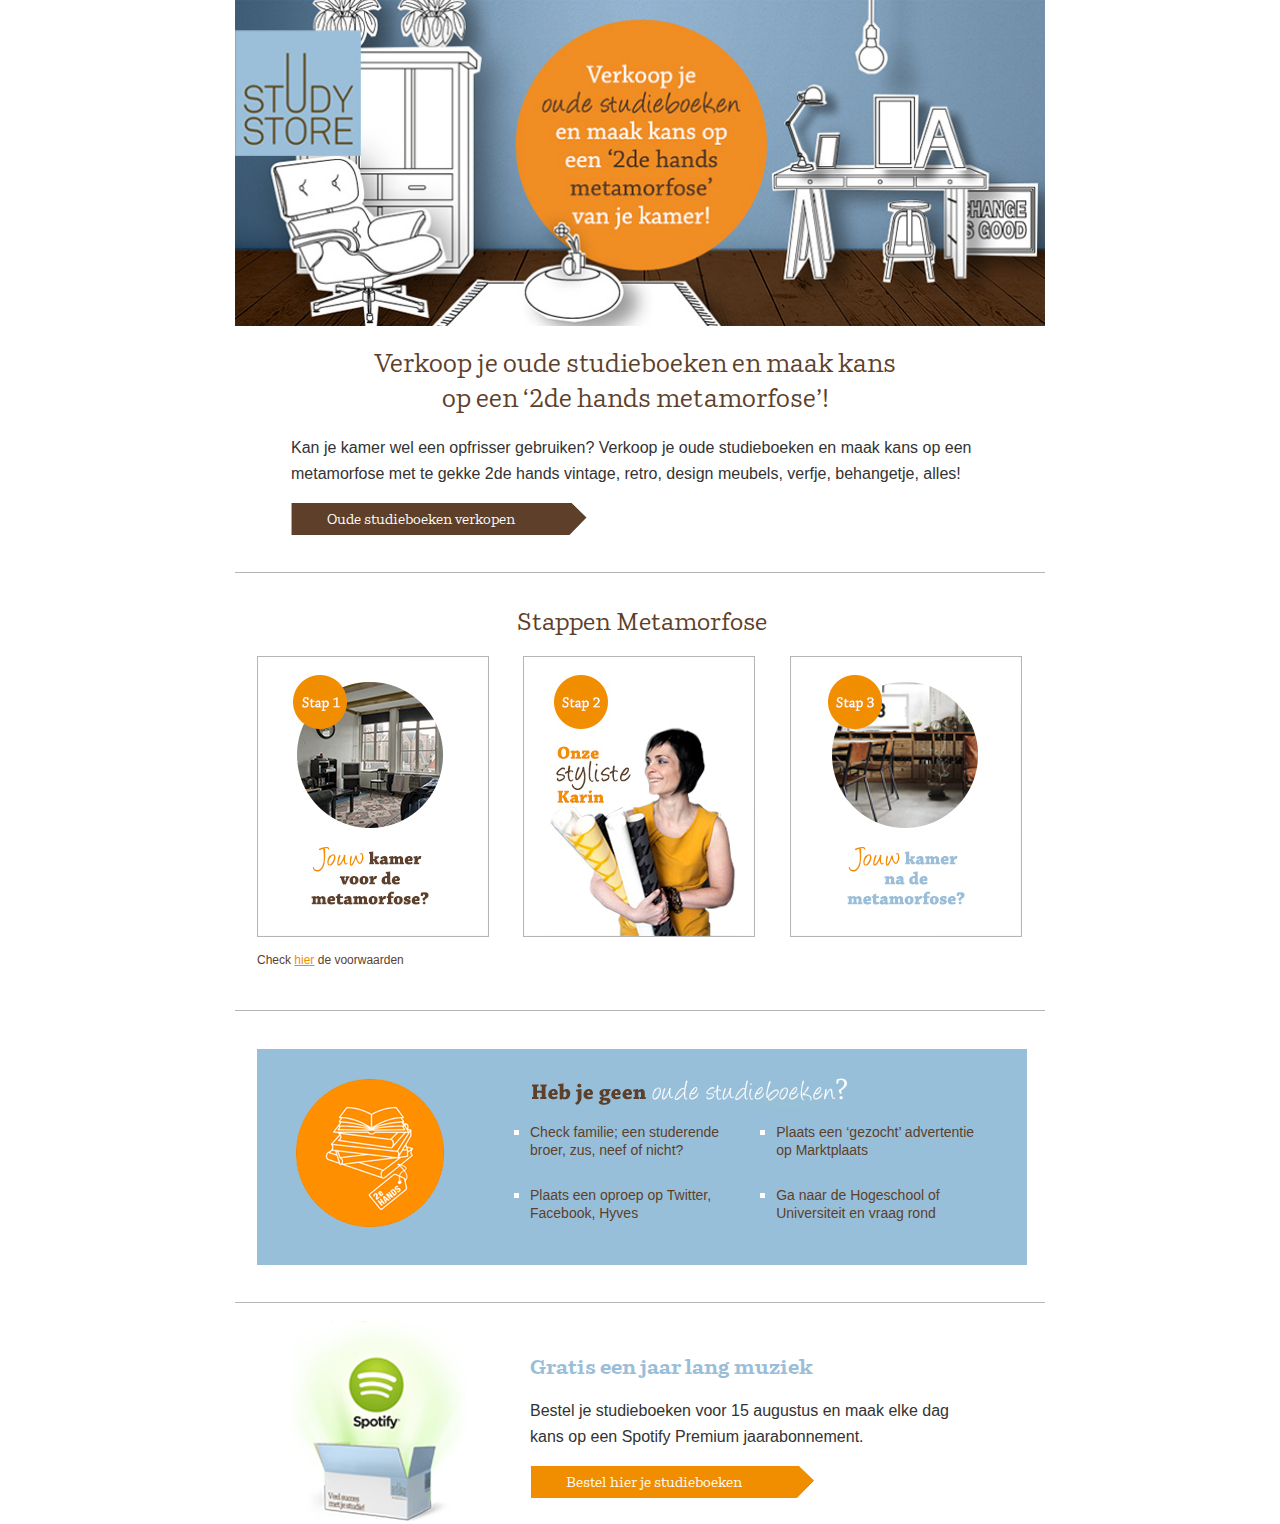
==== index.html @ 4714c4b9 "Campagne add" ====
<!DOCTYPE html>
<!--[if lt IE 7]>      <html class="no-js lt-ie9 lt-ie8 lt-ie7"> <![endif]-->
<!--[if IE 7]>         <html class="no-js lt-ie9 lt-ie8"> <![endif]-->
<!--[if IE 8]>         <html class="no-js lt-ie9"> <![endif]-->
<!--[if gt IE 8]><!--> <html class="no-js"> <!--<![endif]-->
    <head>
        <meta charset="utf-8">
        <meta http-equiv="X-UA-Compatible" content="IE=edge,chrome=1">
        <title>Studystore campagne</title>
        <meta name="description" content="">
        <meta name="viewport" content="width=device-width">

        <link rel="stylesheet" href="css/normalize.min.css">
        <link rel="stylesheet" href="css/main.css">

        <script src="js/vendor/modernizr-2.6.2-respond-1.1.0.min.js"></script>
    </head>
    <body>

        <div class="header-container">
            <header class="clearfix">
                <img src="/img/old_books_visual.jpg?v2" />
            </header>
        </div>

        <div class="main-container">
            <div class="main wrapper clearfix">
                <article>
                    <header>
                        <h1>Verkoop je oude studieboeken en maak kans <br />op een &lsquo;2de hands metamorfose&rsquo;!</h1>
                        <p>Kan je kamer wel een opfrisser gebruiken? Verkoop je oude studieboeken en maak kans op een metamorfose met te gekke 2de hands vintage, retro, design meubels, verfje, behangetje, alles!</p>
						<p><a href="http://www.studystore.nl/2ehands" target="_blank" class="button">Oude studieboeken verkopen</a></p>
						
                    </header>
					<hr />
                    <section id="steps">
                        <h2>Stappen Metamorfose</h2>
                        
						<div>
							<img src="img/step1.jpg" alt="stap 1" />
							<img src="img/step2.jpg" alt="stap 2" />
							<img src="img/step3.jpg" alt="stap 3" />
						</div>
						<span>Check <a href="#">hier</a> de voorwaarden</span>
						
                    </section>
					<hr />
                    <section id="no_old_books">
						<div class="square"></div>
						<div class="container">
						<h2>Heb je geen oude studieboeken?</h2>
						<ul>
							<li><span>Check familie; een studerende broer, zus, neef of nicht?</span></li>
							<li><span>Plaats een &lsquo;gezocht&rsquo; advertentie op Marktplaats</span></li>
							<li><span>Plaats een oproep op Twitter, Facebook, Hyves</span></li>
							<li><span>Ga naar de Hogeschool of Universiteit en vraag rond</span></li>
						</ul>
						<div>
                    </section>
					<hr />
                    <footer>
						<div class="spotify"></div>
						<div class="container">
						<h3>Gratis een jaar lang muziek</h3>
						<p>Bestel je studieboeken voor 15 augustus en maak elke dag kans op een Spotify Premium jaarabonnement.</p>
						<a href="https://www.studystore.nl/boekenlijst" target="_blank" class="button order">Bestel hier je studieboeken</a>
						</div>
                    </footer>
                </article>
            </div> <!-- #main -->
        </div> <!-- #main-container -->

        

        <script src="//ajax.googleapis.com/ajax/libs/jquery/1.9.1/jquery.min.js"></script>
        <script>window.jQuery || document.write('<script src="js/vendor/jquery-1.9.1.min.js"><\/script>')</script>

        <script src="js/main.js"></script>

        <script>
            /*var _gaq=[['_setAccount','UA-XXXXX-X'],['_trackPageview']];
            (function(d,t){var g=d.createElement(t),s=d.getElementsByTagName(t)[0];
            g.src=('https:'==location.protocol?'//ssl':'//www')+'.google-analytics.com/ga.js';
            s.parentNode.insertBefore(g,s)}(document,'script'));*/
        </script>
    </body>
</html>
---- css/main.css ----
/* ==========================================================================
   HTML5 Boilerplate styles - h5bp.com (generated via initializr.com)
   ========================================================================== */

html,button,input,select,textarea {    color: #333333; }
body {    font-size: 1em;    line-height: 1.4; }

::-moz-selection {    background: #b3d4fc;    text-shadow: none;}
::selection {    background: #b3d4fc;    text-shadow: none;}
hr {    display: block;    height: 1px;    border: 0;    border-top: 1px solid #b5b5b5;    margin: 2.3em 0;    padding: 0;}
img {    vertical-align: middle; }
fieldset {    border: 0;    margin: 0;    padding: 0;}
textarea {    resize: vertical; }
.chromeframe {    margin: 0.2em 0;     background: #ccc;    color: #000;    padding: 0.2em 0;}

@font-face {
    font-family:'parry';
	src:url('../fonts/ParryPro-Bold.eot');
	src:url('../fonts/ParryPro-Bold.eot?#iefix') format('embedded-opentype'),
		url('../fonts/ParryPro-Bold.woff') format('woff'),
		url('../Fonts/Parry-Bold.ttf') format('truetype'),
		url('../Fonts/serif12beta-bold-webfont.svg#serif12_beta_rgbold') format('svg');
		font-weight:bold;
		font-style:normal;
}

@font-face {
    font-family:'parry';
	src:url('../fonts/ParryPro-Normal.eot');
	src:url('../fonts/ParryPro-Normal.eot?#iefix') format('embedded-opentype'),
		url('../fonts/ParryPro-Normal.woff') format('woff'),
		url('../Fonts/Parry-Normal.ttf') format('truetype'),
		url('../Fonts/serif12beta-regular-webfont.svg#serif12_beta_rgregular') format('svg');
	font-weight:normal;
	font-style:normal;
}

@font-face {
    font-family:'parry';
	src:url('../fonts/ParryPro-BoldItalic.eot');
	src:url('../fonts/ParryPro-BoldItalic.eot?#iefix') format('embedded-opentype'),
		url('../fonts/ParryPro-BoldItalic.woff') format('woff'),
		url('../fonts/Parry-BoldItalic.ttf') format('truetype'),
		url('../fonts/serif12beta-bold-webfont.svg#serif12_beta_rgbold') format('svg');
	font-weight:bold;
	font-style:italic;
}

@font-face {
    font-family:'parry';
	src:url('../fonts/ParryPro-NormalItalic.eot');
	src:url('../fonts/ParryPro-NormalItalic.eot?#iefix') format('embedded-opentype'),
		url('../fonts/ParryPro-NormalItalic.woff') format('woff'),	
		url('../Fonts/Parry-NormalItalic.ttf') format('truetype'),
		url('../Fonts/serif12beta-regular-webfont.svg#serif12_beta_rgregular') format('svg');
		font-weight:normal;
		font-style:italic;
}

body , p 		{ font: 16px/26px Helvetica, Helvetica Neue, Arial; }

h1, h2, h3 		{ font-family:"parry",Arial,sans-serif;color:#5e402a;font-weight:normal;text-align:center;}
h3				{ font-weight:bold;font-size:20px;color:#9abed8;text-align: left;margin:0;padding-top: 15px; }
a.button 		{ display: block;background: transparent url('../img/sprite-campagne.png?v2') no-repeat left -3px;width: 260px;height: 32px;color: #fff;text-decoration: none;line-height: 34px;font-family: "parry";padding-left: 36px;font-size: 14px;}
a.button.order	{ background-position: left -273px;}
.main 			{ padding: 5px 0;} 
.main article h1 	{ font-size: 25px; line-height: 35px; }

.header-container		{ width:810px; position:relative;margin:0 auto;}
/*.header-container #like	{ position: absolute;right: 0;top: 0;background: transparent url('../img/sprite-campagne.png') no-repeat -1px -321px;width: 317px;height: 32px; display:none;}*/
.header-container img 	{ width:100%;}

.main-container	{width:810px;margin:0 auto;}

article header		{width:85%;margin-left: 56px;}
article section		{width:95%;margin-left: 22px;}
#steps div		{text-align:justify;}
#steps div img	{border:1px solid #b5b5b5;margin-right: 30px}
#steps div img:last-child {margin-right: 0;}
#steps span				{color: #5e402a;display: block;width: 100%;margin-top: 10px;font-size:12px;}
#steps span a				{color:#f18e00;}

#no_old_books				{background:#97bfd9;padding-top: 1px;position:relative;overflow:auto;}
#no_old_books .container		{margin:24px 0 21px 239px;}
#no_old_books h2				{background:transparent url('../img/sprite-campagne.png?v2') no-repeat left -45px;width:320px;height:31px;text-indent:-999px;overflow:hidden;margin:0 0 13px 35px;}
#no_old_books ul				{padding:0;overflow:auto;margin:0;}
#no_old_books ul li			{float:left;width:40%;list-style:square;color:#fff;margin:5px 0 22px 34px;line-height:18px;}
#no_old_books ul li span		{color:#5e402a;font-size:14px;}
#no_old_books .square		{width:150px;height:150px;background:transparent url('../img/sprite-campagne.png?v2') no-repeat -2px -95px;position:absolute;top:30px;left:38px;}

footer				{position:relative;}
footer .container		{margin:24px 0 21px 295px;}
footer .container p	{width:83%;}
footer .spotify		{width:180px;height:200px;background:transparent url('../img/sprite-campagne.png?v3') no-repeat -163px -70px;position:absolute;top:-20px;left:53px;}

/* ==========================================================================
   Helper classes
   ========================================================================== */

.clearfix:before,
.clearfix:after {
    content: " ";
    display: table;
}

.clearfix:after {
    clear: both;
}

.clearfix {
    *zoom: 1;
}
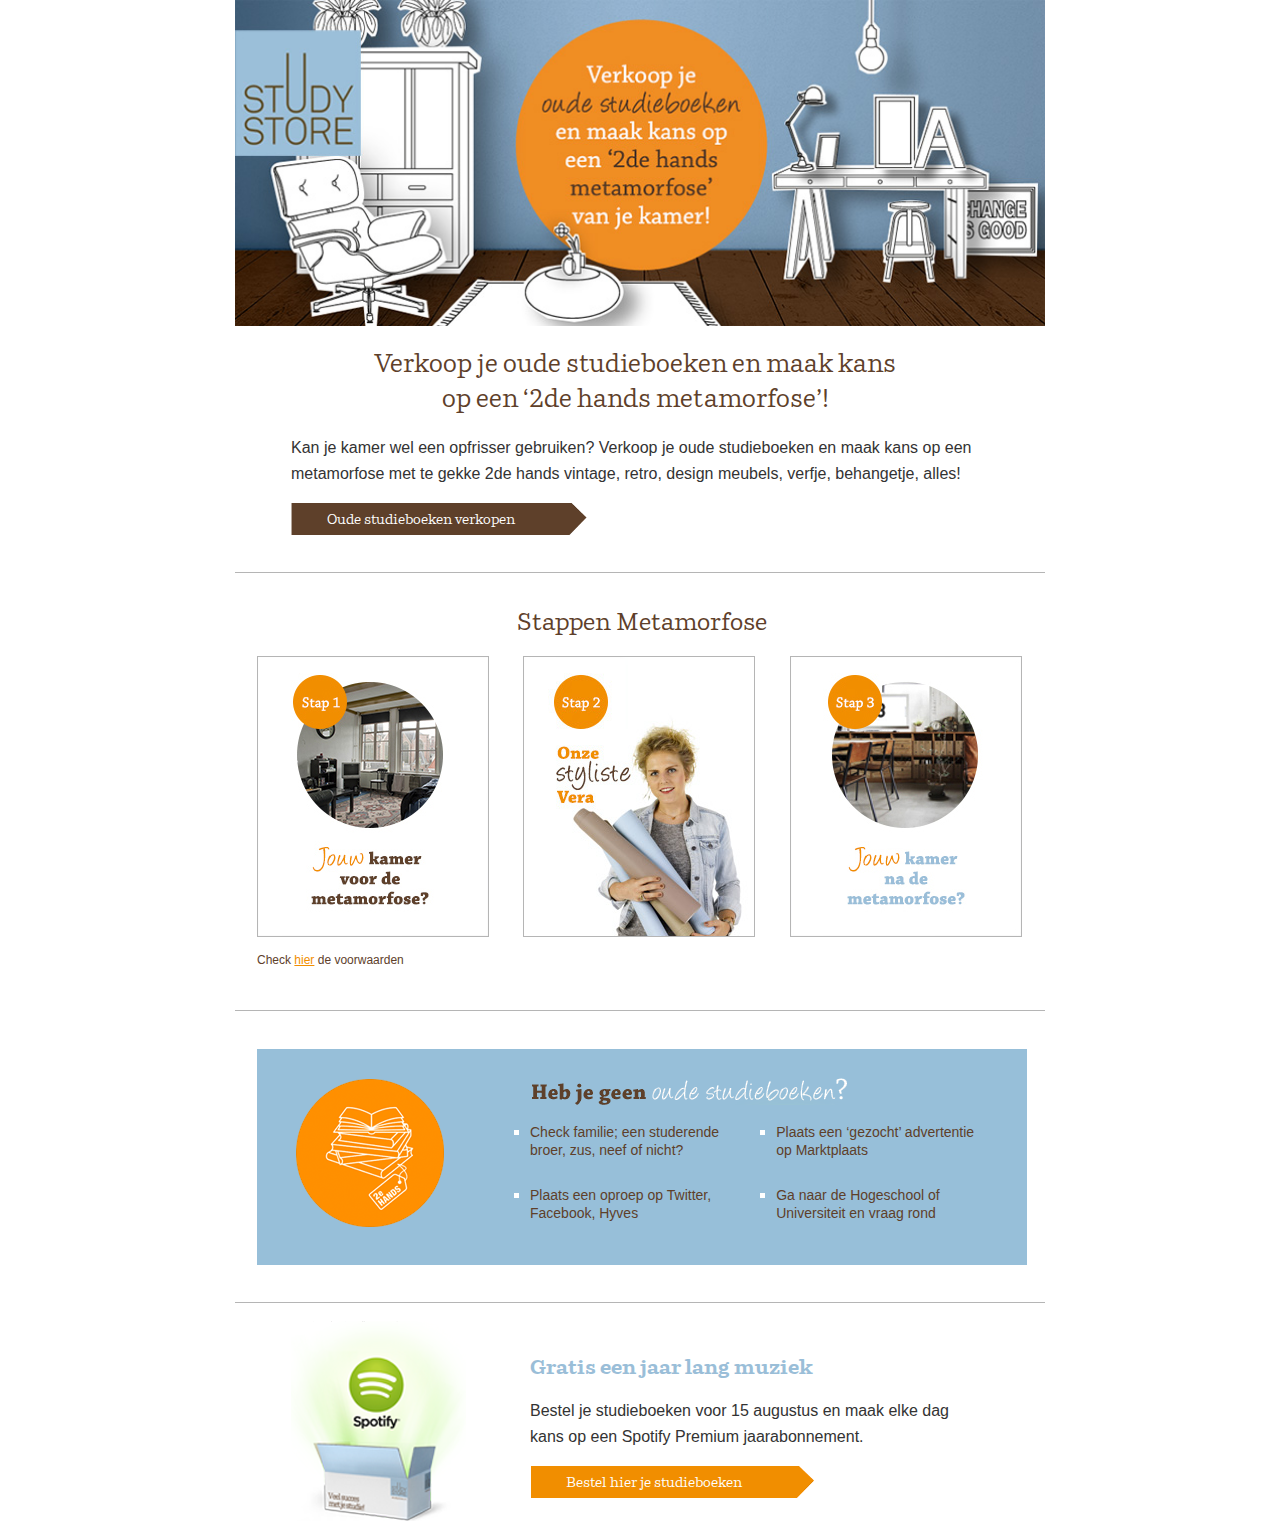
==== commit 7524c50c: "Laatste wijzigingen" ====
--- a/index.html
+++ b/index.html
@@ -19,7 +19,7 @@
 
         <div class="header-container">
             <header class="clearfix">
-                <img src="/img/old_books_visual.jpg?v2" />
+                <img src="/img/old_books_visual.jpg" />
             </header>
         </div>
 
@@ -29,7 +29,7 @@
                     <header>
                         <h1>Verkoop je oude studieboeken en maak kans <br />op een &lsquo;2de hands metamorfose&rsquo;!</h1>
                         <p>Kan je kamer wel een opfrisser gebruiken? Verkoop je oude studieboeken en maak kans op een metamorfose met te gekke 2de hands vintage, retro, design meubels, verfje, behangetje, alles!</p>
-						<p><a href="http://www.studystore.nl/2ehands" target="_blank" class="button">Oude studieboeken verkopen</a></p>
+						<p><a href="https://www.studystore.nl/2ehands" target="_blank" class="button">Oude studieboeken verkopen</a></p>
 						
                     </header>
 					<hr />
@@ -41,8 +41,7 @@
 							<img src="img/step2.jpg" alt="stap 2" />
 							<img src="img/step3.jpg" alt="stap 3" />
 						</div>
-						<span>Check <a href="#">hier</a> de voorwaarden</span>
-						
+						<span>Check <a href="https://www.studystore.nl/2ehands/actievoorwaarden" target="_blank">hier</a> de voorwaarden</span>
                     </section>
 					<hr />
                     <section id="no_old_books">
@@ -78,10 +77,10 @@
         <script src="js/main.js"></script>
 
         <script>
-            /*var _gaq=[['_setAccount','UA-XXXXX-X'],['_trackPageview']];
+            var _gaq=[['_setAccount','UA-16655840-6'],['_trackPageview']];
             (function(d,t){var g=d.createElement(t),s=d.getElementsByTagName(t)[0];
             g.src=('https:'==location.protocol?'//ssl':'//www')+'.google-analytics.com/ga.js';
-            s.parentNode.insertBefore(g,s)}(document,'script'));*/
+            s.parentNode.insertBefore(g,s)}(document,'script'));
         </script>
     </body>
 </html>
--- a/css/main.css
+++ b/css/main.css
@@ -1,7 +1,3 @@
-/* ==========================================================================
-   HTML5 Boilerplate styles - h5bp.com (generated via initializr.com)
-   ========================================================================== */
-
 html,button,input,select,textarea {    color: #333333; }
 body {    font-size: 1em;    line-height: 1.4; }
 
@@ -61,7 +57,7 @@
 
 h1, h2, h3 		{ font-family:"parry",Arial,sans-serif;color:#5e402a;font-weight:normal;text-align:center;}
 h3				{ font-weight:bold;font-size:20px;color:#9abed8;text-align: left;margin:0;padding-top: 15px; }
-a.button 		{ display: block;background: transparent url('../img/sprite-campagne.png?v2') no-repeat left -3px;width: 260px;height: 32px;color: #fff;text-decoration: none;line-height: 34px;font-family: "parry";padding-left: 36px;font-size: 14px;}
+a.button 		{ display: block;background: transparent url('../img/sprite-campagne.png') no-repeat left -3px;width: 260px;height: 32px;color: #fff;text-decoration: none;line-height: 34px;font-family: "parry";padding-left: 36px;font-size: 14px;}
 a.button.order	{ background-position: left -273px;}
 .main 			{ padding: 5px 0;} 
 .main article h1 	{ font-size: 25px; line-height: 35px; }
@@ -82,16 +78,16 @@
 
 #no_old_books				{background:#97bfd9;padding-top: 1px;position:relative;overflow:auto;}
 #no_old_books .container		{margin:24px 0 21px 239px;}
-#no_old_books h2				{background:transparent url('../img/sprite-campagne.png?v2') no-repeat left -45px;width:320px;height:31px;text-indent:-999px;overflow:hidden;margin:0 0 13px 35px;}
+#no_old_books h2				{background:transparent url('../img/sprite-campagne.png') no-repeat left -45px;width:320px;height:31px;text-indent:-999px;overflow:hidden;margin:0 0 13px 35px;}
 #no_old_books ul				{padding:0;overflow:auto;margin:0;}
 #no_old_books ul li			{float:left;width:40%;list-style:square;color:#fff;margin:5px 0 22px 34px;line-height:18px;}
 #no_old_books ul li span		{color:#5e402a;font-size:14px;}
-#no_old_books .square		{width:150px;height:150px;background:transparent url('../img/sprite-campagne.png?v2') no-repeat -2px -95px;position:absolute;top:30px;left:38px;}
+#no_old_books .square		{width:150px;height:150px;background:transparent url('../img/sprite-campagne.png') no-repeat -2px -95px;position:absolute;top:30px;left:38px;}
 
 footer				{position:relative;}
 footer .container		{margin:24px 0 21px 295px;}
 footer .container p	{width:83%;}
-footer .spotify		{width:180px;height:200px;background:transparent url('../img/sprite-campagne.png?v3') no-repeat -163px -70px;position:absolute;top:-20px;left:53px;}
+footer .spotify		{width:180px;height:200px;background:transparent url('../img/sprite-campagne.png') no-repeat -163px -70px;position:absolute;top:-20px;left:53px;}
 
 /* ==========================================================================
    Helper classes
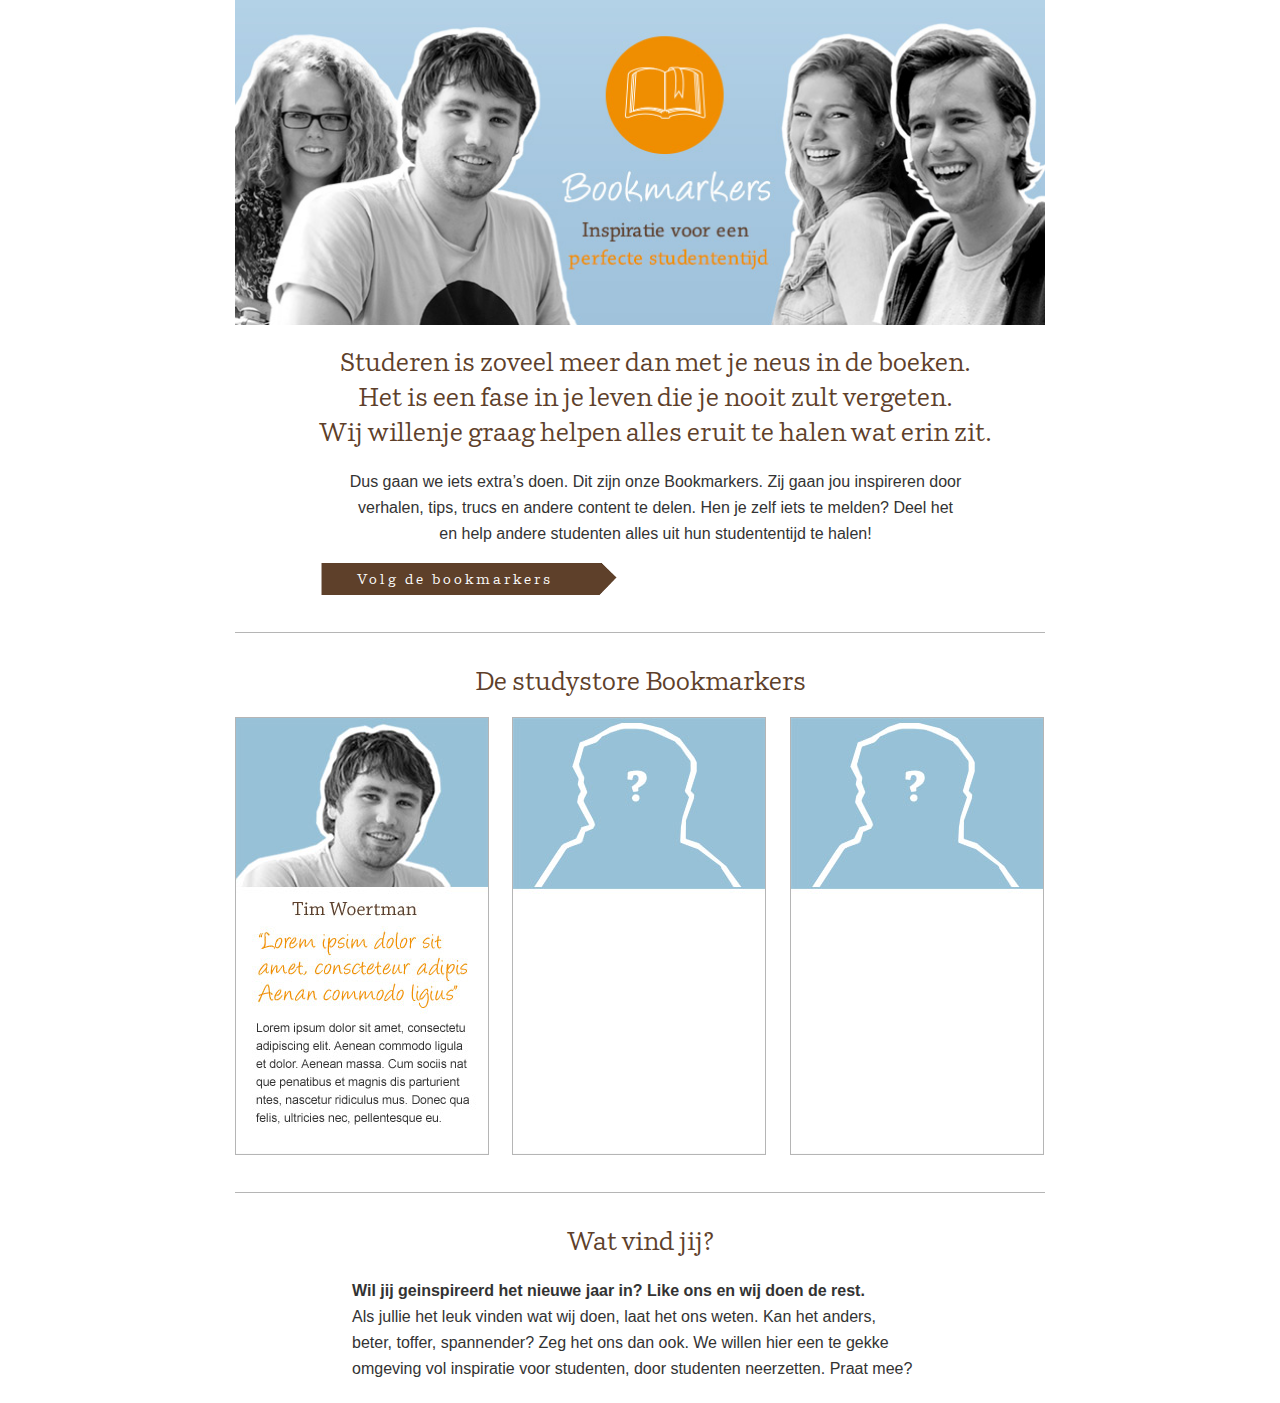
==== commit efc53cbc: "Volg de bookmarkers" ====
--- a/index.html
+++ b/index.html
@@ -27,42 +27,29 @@
             <div class="main wrapper clearfix">
                 <article>
                     <header>
-                        <h1>Verkoop je oude studieboeken en maak kans <br />op een &lsquo;2de hands metamorfose&rsquo;!</h1>
-                        <p>Kan je kamer wel een opfrisser gebruiken? Verkoop je oude studieboeken en maak kans op een metamorfose met te gekke 2de hands vintage, retro, design meubels, verfje, behangetje, alles!</p>
-						<p><a href="https://www.studystore.nl/2ehands" target="_blank" class="button">Oude studieboeken verkopen</a></p>
-						
+                        <h1>Studeren is zoveel meer dan met je neus in de boeken.<br />Het is een fase in je leven die je nooit zult vergeten.<br />Wij willenje graag helpen alles eruit te halen wat erin zit. </h1>
+                        <div class="content">
+							<p>Dus gaan we iets extra&rsquo;s doen. Dit zijn onze Bookmarkers. Zij gaan jou inspireren door verhalen, tips, trucs en andere content te delen. Hen je zelf iets te melden? Deel het en help andere studenten alles uit hun studententijd te halen!</p>
+							
+						</div>
+						<p><a class="button" href="https://www.facebook.com/volgdebookmarkers" target="_top">Volg de bookmarkers</a></p>
                     </header>
 					<hr />
                     <section id="steps">
-                        <h2>Stappen Metamorfose</h2>
+                        <h2>De studystore Bookmarkers</h2>
                         
 						<div>
-							<img src="img/step1.jpg" alt="stap 1" />
-							<img src="img/step2.jpg" alt="stap 2" />
-							<img src="img/step3.jpg" alt="stap 3" />
+							<a href="https://www.facebook.com/volgdebookmarkers" target="_top"><img src="img/step1.jpg" alt="stap 1" /></a>
+							<a href="https://www.facebook.com/volgdebookmarkers" target="_top"><img src="img/step2.jpg" alt="stap 2" /></a>
+							<a href="https://www.facebook.com/volgdebookmarkers" target="_top"><img src="img/step3.jpg" alt="stap 3" /></a>
 						</div>
-						<span>Check <a href="https://www.studystore.nl/2ehands/actievoorwaarden" target="_blank">hier</a> de voorwaarden</span>
-                    </section>
-					<hr />
-                    <section id="no_old_books">
-						<div class="square"></div>
-						<div class="container">
-						<h2>Heb je geen oude studieboeken?</h2>
-						<ul>
-							<li><span>Check familie; een studerende broer, zus, neef of nicht?</span></li>
-							<li><span>Plaats een &lsquo;gezocht&rsquo; advertentie op Marktplaats</span></li>
-							<li><span>Plaats een oproep op Twitter, Facebook, Hyves</span></li>
-							<li><span>Ga naar de Hogeschool of Universiteit en vraag rond</span></li>
-						</ul>
-						<div>
                     </section>
 					<hr />
                     <footer>
-						<div class="spotify"></div>
-						<div class="container">
-						<h3>Gratis een jaar lang muziek</h3>
-						<p>Bestel je studieboeken voor 15 augustus en maak elke dag kans op een Spotify Premium jaarabonnement.</p>
-						<a href="https://www.studystore.nl/boekenlijst" target="_blank" class="button order">Bestel hier je studieboeken</a>
+						<h2>Wat vind jij?</h2>
+						<div class="content">
+						<p><strong>Wil jij geinspireerd het nieuwe jaar in? Like ons en wij doen de rest.</strong><br />
+							Als jullie het leuk vinden wat wij doen, laat het ons weten. Kan het anders, beter, toffer, spannender? Zeg het ons dan ook. We willen hier een te gekke omgeving vol inspiratie voor studenten, door studenten neerzetten. Praat mee?</p>
 						</div>
                     </footer>
                 </article>
--- a/css/main.css
+++ b/css/main.css
@@ -4,7 +4,7 @@
 ::-moz-selection {    background: #b3d4fc;    text-shadow: none;}
 ::selection {    background: #b3d4fc;    text-shadow: none;}
 hr {    display: block;    height: 1px;    border: 0;    border-top: 1px solid #b5b5b5;    margin: 2.3em 0;    padding: 0;}
-img {    vertical-align: middle; }
+img {    vertical-align: middle;outline:none; }
 fieldset {    border: 0;    margin: 0;    padding: 0;}
 textarea {    resize: vertical; }
 .chromeframe {    margin: 0.2em 0;     background: #ccc;    color: #000;    padding: 0.2em 0;}
@@ -56,8 +56,10 @@
 body , p 		{ font: 16px/26px Helvetica, Helvetica Neue, Arial; }
 
 h1, h2, h3 		{ font-family:"parry",Arial,sans-serif;color:#5e402a;font-weight:normal;text-align:center;}
+h2				{ font-size:25px; }
 h3				{ font-weight:bold;font-size:20px;color:#9abed8;text-align: left;margin:0;padding-top: 15px; }
-a.button 		{ display: block;background: transparent url('../img/sprite-campagne.png') no-repeat left -3px;width: 260px;height: 32px;color: #fff;text-decoration: none;line-height: 34px;font-family: "parry";padding-left: 36px;font-size: 14px;}
+a.button 		{ display: block;background: transparent url('../img/sprite-campagne.png?v2') no-repeat left -3px;width: 260px;height: 32px;color: #fff;text-decoration: none;line-height: 34px;font-family: "parry";padding-left: 36px;font-size: 14px;margin-left:30px;letter-spacing:3px;}
+a.button:hover	{ background-position:left -358px;}
 a.button.order	{ background-position: left -273px;}
 .main 			{ padding: 5px 0;} 
 .main article h1 	{ font-size: 25px; line-height: 35px; }
@@ -68,26 +70,17 @@
 
 .main-container	{width:810px;margin:0 auto;}
 
-article header		{width:85%;margin-left: 56px;}
-article section		{width:95%;margin-left: 22px;}
-#steps div		{text-align:justify;}
-#steps div img	{border:1px solid #b5b5b5;margin-right: 30px}
-#steps div img:last-child {margin-right: 0;}
-#steps span				{color: #5e402a;display: block;width: 100%;margin-top: 10px;font-size:12px;}
-#steps span a				{color:#f18e00;}
+article header			{width:90%;margin-left: 56px;}
+article header .content	{text-align:center;padding:0 56px;}
+article section			{}
+#steps div			{text-align:justify;}
+#steps div a			{display:inline-block;margin-right: 19px;}
+#steps div a:last-child {margin-right: 0;}
+#steps div img		{border:1px solid #b5b5b5;}
 
-#no_old_books				{background:#97bfd9;padding-top: 1px;position:relative;overflow:auto;}
-#no_old_books .container		{margin:24px 0 21px 239px;}
-#no_old_books h2				{background:transparent url('../img/sprite-campagne.png') no-repeat left -45px;width:320px;height:31px;text-indent:-999px;overflow:hidden;margin:0 0 13px 35px;}
-#no_old_books ul				{padding:0;overflow:auto;margin:0;}
-#no_old_books ul li			{float:left;width:40%;list-style:square;color:#fff;margin:5px 0 22px 34px;line-height:18px;}
-#no_old_books ul li span		{color:#5e402a;font-size:14px;}
-#no_old_books .square		{width:150px;height:150px;background:transparent url('../img/sprite-campagne.png') no-repeat -2px -95px;position:absolute;top:30px;left:38px;}
 
 footer				{position:relative;}
-footer .container		{margin:24px 0 21px 295px;}
-footer .container p	{width:83%;}
-footer .spotify		{width:180px;height:200px;background:transparent url('../img/sprite-campagne.png') no-repeat -163px -70px;position:absolute;top:-20px;left:53px;}
+footer .content		{padding:0 117px;width:70%;}
 
 /* ==========================================================================
    Helper classes
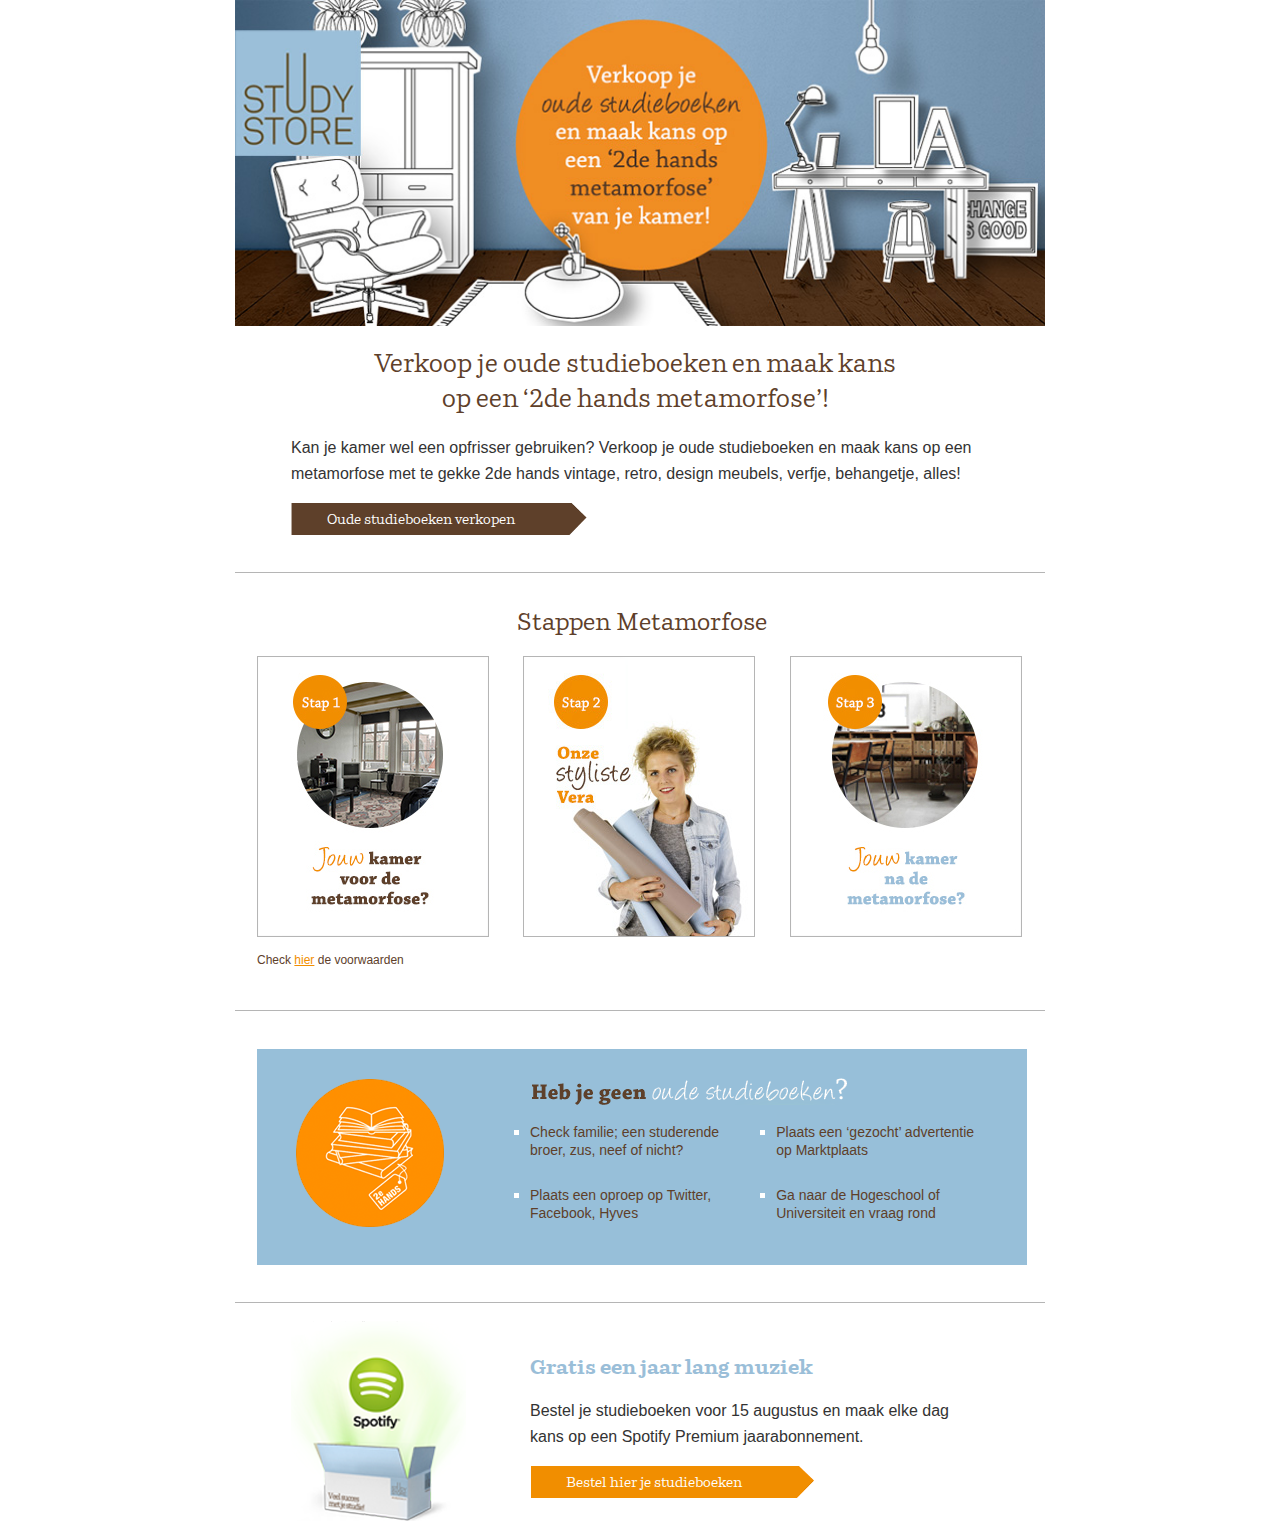
==== commit f09bcaf7: "Revert "Volg de bookmarkers"" ====
--- a/index.html
+++ b/index.html
@@ -27,29 +27,42 @@
             <div class="main wrapper clearfix">
                 <article>
                     <header>
-                        <h1>Studeren is zoveel meer dan met je neus in de boeken.<br />Het is een fase in je leven die je nooit zult vergeten.<br />Wij willenje graag helpen alles eruit te halen wat erin zit. </h1>
-                        <div class="content">
-							<p>Dus gaan we iets extra&rsquo;s doen. Dit zijn onze Bookmarkers. Zij gaan jou inspireren door verhalen, tips, trucs en andere content te delen. Hen je zelf iets te melden? Deel het en help andere studenten alles uit hun studententijd te halen!</p>
-							
-						</div>
-						<p><a class="button" href="https://www.facebook.com/volgdebookmarkers" target="_top">Volg de bookmarkers</a></p>
+                        <h1>Verkoop je oude studieboeken en maak kans <br />op een &lsquo;2de hands metamorfose&rsquo;!</h1>
+                        <p>Kan je kamer wel een opfrisser gebruiken? Verkoop je oude studieboeken en maak kans op een metamorfose met te gekke 2de hands vintage, retro, design meubels, verfje, behangetje, alles!</p>
+						<p><a href="https://www.studystore.nl/2ehands" target="_blank" class="button">Oude studieboeken verkopen</a></p>
+						
                     </header>
 					<hr />
                     <section id="steps">
-                        <h2>De studystore Bookmarkers</h2>
+                        <h2>Stappen Metamorfose</h2>
                         
 						<div>
-							<a href="https://www.facebook.com/volgdebookmarkers" target="_top"><img src="img/step1.jpg" alt="stap 1" /></a>
-							<a href="https://www.facebook.com/volgdebookmarkers" target="_top"><img src="img/step2.jpg" alt="stap 2" /></a>
-							<a href="https://www.facebook.com/volgdebookmarkers" target="_top"><img src="img/step3.jpg" alt="stap 3" /></a>
+							<img src="img/step1.jpg" alt="stap 1" />
+							<img src="img/step2.jpg" alt="stap 2" />
+							<img src="img/step3.jpg" alt="stap 3" />
 						</div>
+						<span>Check <a href="https://www.studystore.nl/2ehands/actievoorwaarden" target="_blank">hier</a> de voorwaarden</span>
+                    </section>
+					<hr />
+                    <section id="no_old_books">
+						<div class="square"></div>
+						<div class="container">
+						<h2>Heb je geen oude studieboeken?</h2>
+						<ul>
+							<li><span>Check familie; een studerende broer, zus, neef of nicht?</span></li>
+							<li><span>Plaats een &lsquo;gezocht&rsquo; advertentie op Marktplaats</span></li>
+							<li><span>Plaats een oproep op Twitter, Facebook, Hyves</span></li>
+							<li><span>Ga naar de Hogeschool of Universiteit en vraag rond</span></li>
+						</ul>
+						<div>
                     </section>
 					<hr />
                     <footer>
-						<h2>Wat vind jij?</h2>
-						<div class="content">
-						<p><strong>Wil jij geinspireerd het nieuwe jaar in? Like ons en wij doen de rest.</strong><br />
-							Als jullie het leuk vinden wat wij doen, laat het ons weten. Kan het anders, beter, toffer, spannender? Zeg het ons dan ook. We willen hier een te gekke omgeving vol inspiratie voor studenten, door studenten neerzetten. Praat mee?</p>
+						<div class="spotify"></div>
+						<div class="container">
+						<h3>Gratis een jaar lang muziek</h3>
+						<p>Bestel je studieboeken voor 15 augustus en maak elke dag kans op een Spotify Premium jaarabonnement.</p>
+						<a href="https://www.studystore.nl/boekenlijst" target="_blank" class="button order">Bestel hier je studieboeken</a>
 						</div>
                     </footer>
                 </article>
--- a/css/main.css
+++ b/css/main.css
@@ -4,7 +4,7 @@
 ::-moz-selection {    background: #b3d4fc;    text-shadow: none;}
 ::selection {    background: #b3d4fc;    text-shadow: none;}
 hr {    display: block;    height: 1px;    border: 0;    border-top: 1px solid #b5b5b5;    margin: 2.3em 0;    padding: 0;}
-img {    vertical-align: middle;outline:none; }
+img {    vertical-align: middle; }
 fieldset {    border: 0;    margin: 0;    padding: 0;}
 textarea {    resize: vertical; }
 .chromeframe {    margin: 0.2em 0;     background: #ccc;    color: #000;    padding: 0.2em 0;}
@@ -56,10 +56,8 @@
 body , p 		{ font: 16px/26px Helvetica, Helvetica Neue, Arial; }
 
 h1, h2, h3 		{ font-family:"parry",Arial,sans-serif;color:#5e402a;font-weight:normal;text-align:center;}
-h2				{ font-size:25px; }
 h3				{ font-weight:bold;font-size:20px;color:#9abed8;text-align: left;margin:0;padding-top: 15px; }
-a.button 		{ display: block;background: transparent url('../img/sprite-campagne.png?v2') no-repeat left -3px;width: 260px;height: 32px;color: #fff;text-decoration: none;line-height: 34px;font-family: "parry";padding-left: 36px;font-size: 14px;margin-left:30px;letter-spacing:3px;}
-a.button:hover	{ background-position:left -358px;}
+a.button 		{ display: block;background: transparent url('../img/sprite-campagne.png') no-repeat left -3px;width: 260px;height: 32px;color: #fff;text-decoration: none;line-height: 34px;font-family: "parry";padding-left: 36px;font-size: 14px;}
 a.button.order	{ background-position: left -273px;}
 .main 			{ padding: 5px 0;} 
 .main article h1 	{ font-size: 25px; line-height: 35px; }
@@ -70,17 +68,26 @@
 
 .main-container	{width:810px;margin:0 auto;}
 
-article header			{width:90%;margin-left: 56px;}
-article header .content	{text-align:center;padding:0 56px;}
-article section			{}
-#steps div			{text-align:justify;}
-#steps div a			{display:inline-block;margin-right: 19px;}
-#steps div a:last-child {margin-right: 0;}
-#steps div img		{border:1px solid #b5b5b5;}
+article header		{width:85%;margin-left: 56px;}
+article section		{width:95%;margin-left: 22px;}
+#steps div		{text-align:justify;}
+#steps div img	{border:1px solid #b5b5b5;margin-right: 30px}
+#steps div img:last-child {margin-right: 0;}
+#steps span				{color: #5e402a;display: block;width: 100%;margin-top: 10px;font-size:12px;}
+#steps span a				{color:#f18e00;}
 
+#no_old_books				{background:#97bfd9;padding-top: 1px;position:relative;overflow:auto;}
+#no_old_books .container		{margin:24px 0 21px 239px;}
+#no_old_books h2				{background:transparent url('../img/sprite-campagne.png') no-repeat left -45px;width:320px;height:31px;text-indent:-999px;overflow:hidden;margin:0 0 13px 35px;}
+#no_old_books ul				{padding:0;overflow:auto;margin:0;}
+#no_old_books ul li			{float:left;width:40%;list-style:square;color:#fff;margin:5px 0 22px 34px;line-height:18px;}
+#no_old_books ul li span		{color:#5e402a;font-size:14px;}
+#no_old_books .square		{width:150px;height:150px;background:transparent url('../img/sprite-campagne.png') no-repeat -2px -95px;position:absolute;top:30px;left:38px;}
 
 footer				{position:relative;}
-footer .content		{padding:0 117px;width:70%;}
+footer .container		{margin:24px 0 21px 295px;}
+footer .container p	{width:83%;}
+footer .spotify		{width:180px;height:200px;background:transparent url('../img/sprite-campagne.png') no-repeat -163px -70px;position:absolute;top:-20px;left:53px;}
 
 /* ==========================================================================
    Helper classes
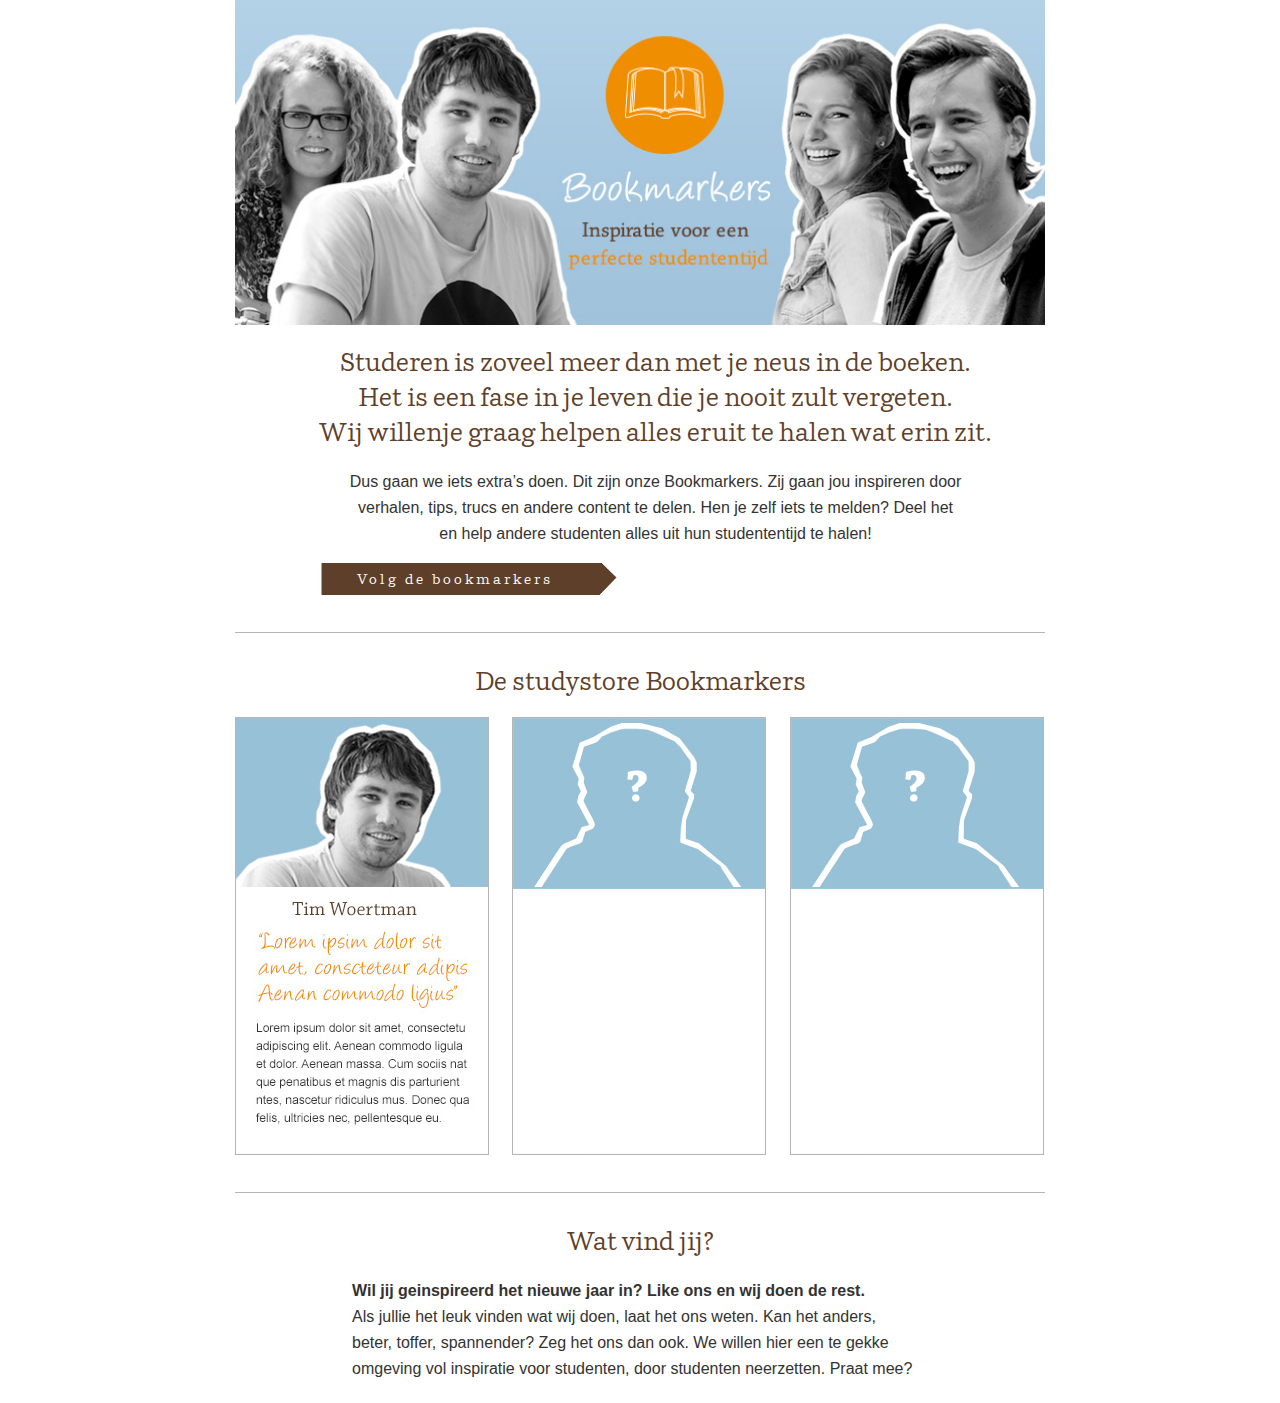
==== commit 9a5ea26e: "Bookmarkers campagne" ====
--- a/index.html
+++ b/index.html
@@ -17,7 +17,7 @@
     </head>
     <body>
 
-        <div class="header-container">
+        <div class="header-container"> 
             <header class="clearfix">
                 <img src="/img/old_books_visual.jpg" />
             </header>
@@ -27,42 +27,29 @@
             <div class="main wrapper clearfix">
                 <article>
                     <header>
-                        <h1>Verkoop je oude studieboeken en maak kans <br />op een &lsquo;2de hands metamorfose&rsquo;!</h1>
-                        <p>Kan je kamer wel een opfrisser gebruiken? Verkoop je oude studieboeken en maak kans op een metamorfose met te gekke 2de hands vintage, retro, design meubels, verfje, behangetje, alles!</p>
-						<p><a href="https://www.studystore.nl/2ehands" target="_blank" class="button">Oude studieboeken verkopen</a></p>
-						
+                        <h1>Studeren is zoveel meer dan met je neus in de boeken.<br />Het is een fase in je leven die je nooit zult vergeten.<br />Wij willenje graag helpen alles eruit te halen wat erin zit. </h1>
+                        <div class="content">
+							<p>Dus gaan we iets extra&rsquo;s doen. Dit zijn onze Bookmarkers. Zij gaan jou inspireren door verhalen, tips, trucs en andere content te delen. Hen je zelf iets te melden? Deel het en help andere studenten alles uit hun studententijd te halen!</p>
+							
+						</div>
+						<p><a class="button" href="https://www.facebook.com/volgdebookmarkers" target="_top">Volg de bookmarkers</a></p>
                     </header>
 					<hr />
                     <section id="steps">
-                        <h2>Stappen Metamorfose</h2>
+                        <h2>De studystore Bookmarkers</h2>
                         
 						<div>
-							<img src="img/step1.jpg" alt="stap 1" />
-							<img src="img/step2.jpg" alt="stap 2" />
-							<img src="img/step3.jpg" alt="stap 3" />
+							<a href="https://www.facebook.com/volgdebookmarkers" target="_top"><img src="img/step1.jpg" alt="stap 1" /></a>
+							<a href="https://www.facebook.com/volgdebookmarkers" target="_top"><img src="img/step2.jpg" alt="stap 2" /></a>
+							<a href="https://www.facebook.com/volgdebookmarkers" target="_top"><img src="img/step3.jpg" alt="stap 3" /></a>
 						</div>
-						<span>Check <a href="https://www.studystore.nl/2ehands/actievoorwaarden" target="_blank">hier</a> de voorwaarden</span>
-                    </section>
-					<hr />
-                    <section id="no_old_books">
-						<div class="square"></div>
-						<div class="container">
-						<h2>Heb je geen oude studieboeken?</h2>
-						<ul>
-							<li><span>Check familie; een studerende broer, zus, neef of nicht?</span></li>
-							<li><span>Plaats een &lsquo;gezocht&rsquo; advertentie op Marktplaats</span></li>
-							<li><span>Plaats een oproep op Twitter, Facebook, Hyves</span></li>
-							<li><span>Ga naar de Hogeschool of Universiteit en vraag rond</span></li>
-						</ul>
-						<div>
                     </section>
 					<hr />
                     <footer>
-						<div class="spotify"></div>
-						<div class="container">
-						<h3>Gratis een jaar lang muziek</h3>
-						<p>Bestel je studieboeken voor 15 augustus en maak elke dag kans op een Spotify Premium jaarabonnement.</p>
-						<a href="https://www.studystore.nl/boekenlijst" target="_blank" class="button order">Bestel hier je studieboeken</a>
+						<h2>Wat vind jij?</h2>
+						<div class="content">
+						<p><strong>Wil jij geinspireerd het nieuwe jaar in? Like ons en wij doen de rest.</strong><br />
+							Als jullie het leuk vinden wat wij doen, laat het ons weten. Kan het anders, beter, toffer, spannender? Zeg het ons dan ook. We willen hier een te gekke omgeving vol inspiratie voor studenten, door studenten neerzetten. Praat mee?</p>
 						</div>
                     </footer>
                 </article>
--- a/css/main.css
+++ b/css/main.css
@@ -4,12 +4,12 @@
 ::-moz-selection {    background: #b3d4fc;    text-shadow: none;}
 ::selection {    background: #b3d4fc;    text-shadow: none;}
 hr {    display: block;    height: 1px;    border: 0;    border-top: 1px solid #b5b5b5;    margin: 2.3em 0;    padding: 0;}
-img {    vertical-align: middle; }
+img {    vertical-align: middle;outline:none; }
 fieldset {    border: 0;    margin: 0;    padding: 0;}
 textarea {    resize: vertical; }
 .chromeframe {    margin: 0.2em 0;     background: #ccc;    color: #000;    padding: 0.2em 0;}
 
-@font-face {
+@font-face { 
     font-family:'parry';
 	src:url('../fonts/ParryPro-Bold.eot');
 	src:url('../fonts/ParryPro-Bold.eot?#iefix') format('embedded-opentype'),
@@ -56,8 +56,10 @@
 body , p 		{ font: 16px/26px Helvetica, Helvetica Neue, Arial; }
 
 h1, h2, h3 		{ font-family:"parry",Arial,sans-serif;color:#5e402a;font-weight:normal;text-align:center;}
+h2				{ font-size:25px; }
 h3				{ font-weight:bold;font-size:20px;color:#9abed8;text-align: left;margin:0;padding-top: 15px; }
-a.button 		{ display: block;background: transparent url('../img/sprite-campagne.png') no-repeat left -3px;width: 260px;height: 32px;color: #fff;text-decoration: none;line-height: 34px;font-family: "parry";padding-left: 36px;font-size: 14px;}
+a.button 		{ display: block;background: transparent url('../img/sprite-campagne.png?v2') no-repeat left -3px;width: 260px;height: 32px;color: #fff;text-decoration: none;line-height: 34px;font-family: "parry";padding-left: 36px;font-size: 14px;margin-left:30px;letter-spacing:3px;}
+a.button:hover	{ background-position:left -358px;}
 a.button.order	{ background-position: left -273px;}
 .main 			{ padding: 5px 0;} 
 .main article h1 	{ font-size: 25px; line-height: 35px; }
@@ -68,26 +70,17 @@
 
 .main-container	{width:810px;margin:0 auto;}
 
-article header		{width:85%;margin-left: 56px;}
-article section		{width:95%;margin-left: 22px;}
-#steps div		{text-align:justify;}
-#steps div img	{border:1px solid #b5b5b5;margin-right: 30px}
-#steps div img:last-child {margin-right: 0;}
-#steps span				{color: #5e402a;display: block;width: 100%;margin-top: 10px;font-size:12px;}
-#steps span a				{color:#f18e00;}
+article header			{width:90%;margin-left: 56px;}
+article header .content	{text-align:center;padding:0 56px;}
+article section			{}
+#steps div			{text-align:justify;}
+#steps div a			{display:inline-block;margin-right: 19px;}
+#steps div a:last-child {margin-right: 0;}
+#steps div img		{border:1px solid #b5b5b5;}
 
-#no_old_books				{background:#97bfd9;padding-top: 1px;position:relative;overflow:auto;}
-#no_old_books .container		{margin:24px 0 21px 239px;}
-#no_old_books h2				{background:transparent url('../img/sprite-campagne.png') no-repeat left -45px;width:320px;height:31px;text-indent:-999px;overflow:hidden;margin:0 0 13px 35px;}
-#no_old_books ul				{padding:0;overflow:auto;margin:0;}
-#no_old_books ul li			{float:left;width:40%;list-style:square;color:#fff;margin:5px 0 22px 34px;line-height:18px;}
-#no_old_books ul li span		{color:#5e402a;font-size:14px;}
-#no_old_books .square		{width:150px;height:150px;background:transparent url('../img/sprite-campagne.png') no-repeat -2px -95px;position:absolute;top:30px;left:38px;}
 
 footer				{position:relative;}
-footer .container		{margin:24px 0 21px 295px;}
-footer .container p	{width:83%;}
-footer .spotify		{width:180px;height:200px;background:transparent url('../img/sprite-campagne.png') no-repeat -163px -70px;position:absolute;top:-20px;left:53px;}
+footer .content		{padding:0 117px;width:70%;}
 
 /* ==========================================================================
    Helper classes
